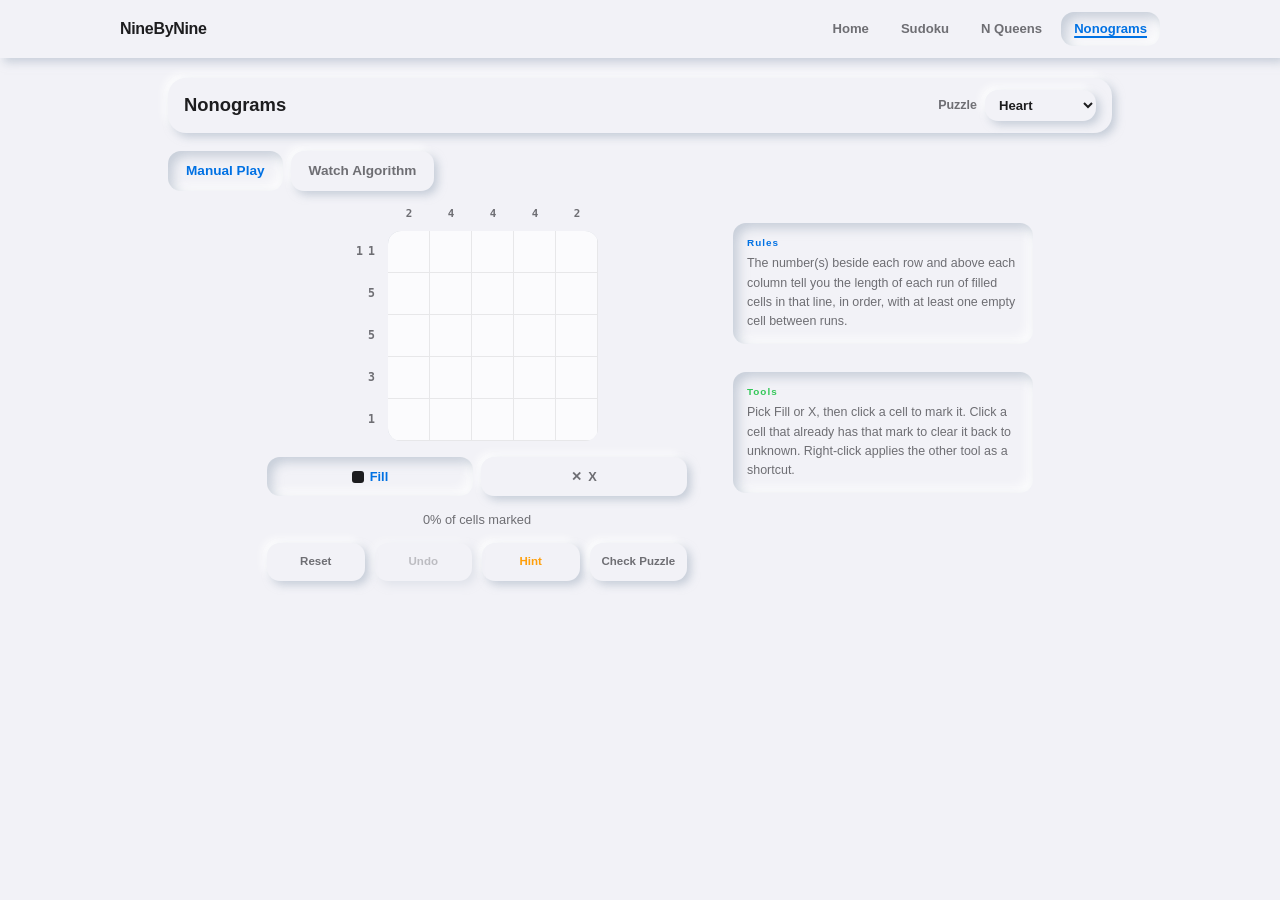
==== docs/nonograms/index.html @ c3455773 "Expand into AI Algorithms as Games platform Turns the single-page Sudoku site into a small platform:" ====
<!-- Nonograms: curated picture-logic puzzles + a constraint-propagation/backtracking visualizer -->

<!DOCTYPE html>
<html lang="en">
<head>
    <meta charset="UTF-8">
    <meta name="viewport" content="width=device-width, initial-scale=1.0">
    <meta name="color-scheme" content="light">
    <title>Nonograms · NineByNine</title>
    <link rel="stylesheet" href="../style.css">
    <link rel="stylesheet" href="nonograms.css">
</head>
<body>
    <main id="nono-page" class="game-page">
        <div class="game-top">
            <h1>Nonograms</h1>
            <div class="game-top-controls">
                <label class="field-label" for="nono-puzzle">
                    Puzzle
                    <select id="nono-puzzle" aria-label="Puzzle"></select>
                </label>
            </div>
        </div>

        <div class="tabs" role="tablist" aria-label="Nonograms mode">
            <button type="button" id="tab-manual" class="tab-btn" role="tab" aria-selected="true" aria-controls="panel-manual">Manual Play</button>
            <button type="button" id="tab-watch" class="tab-btn" role="tab" aria-selected="false" aria-controls="panel-watch">Watch Algorithm</button>
        </div>

        <div id="panel-manual" role="tabpanel" aria-labelledby="tab-manual">
            <div class="game-row">
                <div class="board-col">
                    <div class="nono-board-wrap">
                        <div id="nono-board" class="nono-grid" aria-label="Nonogram puzzle grid">
                            <div id="nono-row-clues" class="nono-row-clues"></div>
                            <div id="nono-col-clues" class="nono-col-clues"></div>
                            <div id="nono-cells" class="nono-cells" role="group" aria-label="Puzzle cells"></div>
                        </div>
                    </div>

                    <div class="nono-toolbar" role="group" aria-label="Marking tool">
                        <button type="button" id="nono-tool-fill" class="tool-btn" aria-pressed="true">
                            <span class="tool-swatch" aria-hidden="true"></span> Fill
                        </button>
                        <button type="button" id="nono-tool-x" class="tool-btn x-tool" aria-pressed="false">
                            <span class="tool-swatch" aria-hidden="true">✕</span> X
                        </button>
                    </div>

                    <div class="nono-status-row">
                        <span id="nono-progress">0% of cells marked</span>
                    </div>

                    <div class="nono-actions">
                        <button type="button" class="act-btn" id="nono-reset">Reset</button>
                        <button type="button" class="act-btn" id="nono-undo">Undo</button>
                        <button type="button" class="act-btn hint-btn" id="nono-hint">Hint</button>
                        <button type="button" class="act-btn ai-btn" id="nono-check">Check Puzzle</button>
                    </div>

                    <div id="nono-complete-msg" class="nono-msg-box complete hidden" role="status">Solved — every filled cell matches the picture.</div>
                    <div id="nono-check-msg" class="nono-msg-box check hidden" role="status"></div>
                    <div id="nono-hint-msg" class="nono-msg-box hint hidden" role="status"></div>
                </div>
                <div class="side-panel">
                    <div class="box rules-box">
                        <div class="box-label">Rules</div>
                        The number(s) beside each row and above each column tell you the length of each run of filled cells in that line, in order, with at least one empty cell between runs.
                    </div>
                    <div class="box stats-box">
                        <div class="box-label">Tools</div>
                        Pick Fill or X, then click a cell to mark it. Click a cell that already has that mark to clear it back to unknown. Right-click applies the other tool as a shortcut.
                    </div>
                </div>
            </div>
        </div>

        <div id="panel-watch" role="tabpanel" aria-labelledby="tab-watch" class="hidden">
            <div class="game-row">
                <div class="board-col">
                    <div class="nono-board-wrap">
                        <div id="nono-algo-board" class="nono-grid" aria-label="Algorithm grid">
                            <div id="nono-algo-row-clues" class="nono-row-clues"></div>
                            <div id="nono-algo-col-clues" class="nono-col-clues"></div>
                            <div id="nono-algo-cells" class="nono-cells" role="group" aria-label="Algorithm cells"></div>
                        </div>
                    </div>
                    <p id="nono-status-msg" class="nono-status-msg" aria-live="polite"></p>
                    <div class="nono-counters">
                        <span>Deductions: <strong id="nonow-deductions">0</strong></span>
                        <span>Guesses: <strong id="nonow-guesses">0</strong></span>
                        <span>Backtracks: <strong id="nonow-backtracks">0</strong></span>
                    </div>
                    <div id="nono-playback"></div>
                    <div id="nono-watch-done" class="nono-msg-box complete hidden" role="status">Solved — every row and column matches its clue.</div>
                </div>
                <div class="side-panel">
                    <h3>How the Solver Works</h3>
                    <ul class="exp-list">
                        <li data-exp="exp-variable">Each <strong>cell</strong> is a variable that can be filled or empty.</li>
                        <li data-exp="exp-constraint">Each row and column <strong>clue</strong> is a constraint on the cells in that line.</li>
                        <li data-exp="exp-propagate">Constraint <strong>propagation</strong> compares every pattern still consistent with a clue and fills in whatever they all agree on.</li>
                        <li data-exp="exp-backtrack">When propagation alone can't finish the puzzle, the solver <strong>guesses</strong> a cell — and backtracks if that guess leads to a contradiction.</li>
                    </ul>
                </div>
            </div>
        </div>
    </main>

    <script src="../js/nav.js"></script>
    <script src="../js/storage.js"></script>
    <script src="../js/playback-controls.js"></script>
    <script src="nonograms-data.js"></script>
    <script src="nonograms-solver.js"></script>
    <script src="nonograms.js"></script>
</body>
</html>
---- docs/style.css ----
/*
  Styles for the app — Apple-flavored soft UI (neumorphism).
  Every panel is the same "cloud" material pressed up (raised) or
  down (recessed) rather than a flat bordered card. Includes:
  - Design tokens (white canvas, forced — no dark mode)
  - Home/Landing screen
  - Puzzle play screen
  - Solver results and replay controls
*/

:root {
  color-scheme: light;
  /* white material — Apple's own systemGray6/5 light values, not a flat white */
  --canvas: #f2f2f7;
  --canvas-deep: #e5e5ea;
  --ink: #1d1d1f;
  --ink-muted: #6e6e73;
  --ink-faint: #8a8a8f;

  /* Apple system signal colors — accent is the only "loud" hue; the rest are meaning, not decoration */
  --accent: #0071e3;
  --accent-soft: rgba(0, 113, 227, 0.12);
  --accent2: #34c759;
  --accent2-soft: rgba(52, 199, 89, 0.14);
  --warn: #ff9f0a;
  --warn-soft: rgba(255, 159, 10, 0.16);
  --danger: #ff3b30;
  --danger-soft: rgba(255, 59, 48, 0.12);
  --sys-indigo: #5856d6;
  --sys-purple: #af52de;

  /* the two shadows every raised/recessed shape is built from */
  --shadow-dark: rgba(163, 174, 192, 0.55);
  --shadow-light: rgba(255, 255, 255, 0.9);

  --font-sans: -apple-system, BlinkMacSystemFont, "SF Pro Display", "SF Pro Text", "Helvetica Neue", Arial, sans-serif;
  --font-mono: ui-monospace, "SF Mono", "Menlo", "Cascadia Code", monospace;
  --radius-lg: 28px;
  --radius: 18px;
  --radius-sm: 13px;

  --raised: 7px 7px 15px var(--shadow-dark), -7px -7px 15px var(--shadow-light);
  --raised-sm: 4px 4px 9px var(--shadow-dark), -4px -4px 9px var(--shadow-light);
  --inset: inset 5px 5px 11px var(--shadow-dark), inset -5px -5px 11px var(--shadow-light);
  --inset-deep: inset 7px 7px 16px var(--shadow-dark), inset -7px -7px 16px var(--shadow-light);
}

*,
*::before,
*::after {
  box-sizing: border-box;
  margin: 0;
  padding: 0;
}

body {
  font-family: var(--font-sans);
  background: var(--canvas);
  color: var(--ink);
  min-height: 100vh;
  line-height: 1.5;
  -webkit-font-smoothing: antialiased;
}

@media (prefers-reduced-motion: reduce) {
  *,
  *::before,
  *::after {
    animation-duration: 0.001ms !important;
    animation-iteration-count: 1 !important;
    transition-duration: 0.001ms !important;
  }
}

a {
  color: inherit;
}

button {
  font: inherit;
}

:focus-visible {
  outline: 2px solid var(--accent);
  outline-offset: 3px;
  border-radius: var(--radius-sm);
}

.screen {
  display: none;
}
.screen.active {
  display: block;
}
.hidden {
  display: none !important;
}

/* --- home --- */
#home-screen {
  min-height: 100vh;
  display: flex;
  align-items: center;
  justify-content: center;
  padding: 32px 20px;
}

.home-slab {
  width: 100%;
  max-width: 620px;
  background: var(--canvas);
  border-radius: var(--radius-lg);
  box-shadow: var(--raised);
  padding: clamp(32px, 6vw, 56px) clamp(24px, 6vw, 48px);
}

.home-wrap {
  text-align: center;
}

.eyebrow {
  font-family: var(--font-mono);
  font-size: 0.68rem;
  font-weight: 600;
  text-transform: uppercase;
  letter-spacing: 0.16em;
  color: var(--accent);
}

.logo {
  font-size: clamp(2rem, 6vw, 2.75rem);
  font-weight: 800;
  letter-spacing: -0.03em;
  color: var(--ink);
  margin-top: 10px;
  text-wrap: balance;
}
.logo span {
  color: var(--ink-muted);
  font-weight: 700;
}

.subtitle {
  font-size: 0.92rem;
  color: var(--ink-muted);
  margin-top: 8px;
}

.desc {
  color: var(--ink-muted);
  font-size: 0.94rem;
  margin: 20px auto 8px;
  max-width: 34rem;
  text-align: left;
}

.desc-bio {
  color: var(--ink-muted);
  font-size: 0.82rem;
  margin: 0 auto 26px;
  max-width: 32rem;
  opacity: 0.92;
  text-align: left;
}

.desc-note {
  color: var(--ink);
  font-size: 0.8rem;
  margin: 10px auto 12px;
  max-width: 34rem;
  text-align: left;
  padding: 10px 14px;
  border-radius: var(--radius-sm);
  background: var(--canvas);
  box-shadow: var(--inset);
}

.diff-grid {
  display: grid;
  grid-template-columns: repeat(3, minmax(0, 1fr));
  gap: 12px;
  max-width: 420px;
  margin: 0 auto;
}

.diff-card {
  display: block;
  padding: 20px 8px;
  border-radius: var(--radius);
  background: var(--canvas);
  box-shadow: var(--raised-sm);
  color: inherit;
  text-decoration: none;
  cursor: pointer;
  transition: box-shadow 0.15s ease, transform 0.15s ease;
  -webkit-tap-highlight-color: transparent;
}
.diff-card:hover {
  transform: translateY(-2px);
}
.diff-card:active {
  box-shadow: var(--inset);
  transform: translateY(0);
}

.diff-icon {
  width: 40px;
  height: 40px;
  margin: 0 auto 12px;
  border-radius: 50%;
  display: flex;
  align-items: center;
  justify-content: center;
  gap: 4px;
  background: var(--canvas);
  box-shadow: var(--inset);
}
.pip {
  width: 5px;
  height: 5px;
  border-radius: 50%;
  background: var(--ink-muted);
  opacity: 0.3;
}
.diff-icon--e .pip:nth-child(1) {
  background: var(--accent2);
  opacity: 1;
}
.diff-icon--m .pip:nth-child(1),
.diff-icon--m .pip:nth-child(2) {
  background: var(--warn);
  opacity: 1;
}
.diff-icon--h .pip {
  background: var(--danger);
  opacity: 1;
}

.diff-name {
  font-weight: 700;
  font-size: 0.92rem;
}
.diff-clue {
  font-size: 0.68rem;
  color: var(--ink-muted);
  margin-top: 4px;
  font-family: var(--font-mono);
}

.credits {
  margin-top: 30px;
  font-size: 0.72rem;
  color: var(--ink-faint);
}

/* --- play chrome --- */
#play-screen {
  max-width: 900px;
  margin: 0 auto;
  padding: 20px 18px 40px;
}

.top-bar {
  display: flex;
  justify-content: space-between;
  align-items: center;
  margin-bottom: 18px;
  padding: 10px 16px;
  border-radius: var(--radius);
  background: var(--canvas);
  box-shadow: var(--raised-sm);
}

.btn-ghost {
  background: var(--canvas);
  border: none;
  border-radius: var(--radius-sm);
  color: var(--ink-muted);
  padding: 9px 16px;
  cursor: pointer;
  font-size: 0.82rem;
  font-weight: 600;
  font-family: inherit;
  box-shadow: var(--raised-sm);
  transition: box-shadow 0.12s ease, color 0.12s ease, transform 0.12s ease;
}
.btn-ghost:hover {
  color: var(--ink);
}
.btn-ghost:active {
  box-shadow: var(--inset);
  transform: translateY(0.5px);
}

.top-info {
  display: flex;
  align-items: center;
  gap: 14px;
}

.badge {
  padding: 5px 13px;
  border-radius: 999px;
  font-size: 0.64rem;
  font-weight: 700;
  letter-spacing: 0.08em;
  color: var(--accent);
  background: var(--canvas);
  box-shadow: var(--inset);
}

.timer {
  font-family: var(--font-mono);
  font-size: 1.2rem;
  font-weight: 700;
  letter-spacing: 0.04em;
  color: var(--ink);
  font-variant-numeric: tabular-nums;
  padding: 4px 12px;
  border-radius: var(--radius-sm);
  background: var(--canvas);
  box-shadow: var(--inset);
}

.small-text {
  font-size: 0.75rem;
  color: var(--ink-muted);
}

.win-banner {
  text-align: center;
  padding: 12px 14px;
  border-radius: var(--radius-sm);
  margin-bottom: 14px;
  font-weight: 600;
  font-size: 0.9rem;
  color: var(--accent2);
  background: var(--canvas);
  box-shadow: var(--inset);
}

.play-row {
  display: flex;
  gap: 26px;
  justify-content: center;
  align-items: flex-start;
  flex-wrap: wrap;
}

.board-col {
  display: flex;
  flex-direction: column;
  align-items: center;
}

.side-col {
  width: 280px;
  min-width: 230px;
  background: var(--canvas);
  border-radius: var(--radius);
  box-shadow: var(--raised-sm);
  padding: 18px;
}
.side-col h3 {
  font-size: 1rem;
  font-weight: 700;
  margin-bottom: 8px;
  color: var(--ink);
}
.side-col p {
  color: var(--ink-muted);
  font-size: 0.82rem;
  line-height: 1.55;
  padding: 3px 0;
}

.dev-note {
  font-size: 0.72rem;
  color: var(--ink-muted);
  opacity: 0.85;
  padding-left: 10px;
  margin-top: 10px;
}

/* --- grid: the board is a recessed "screen" set into the same cloud material --- */
.board {
  display: inline-grid;
  grid-template-columns: repeat(9, 44px);
  grid-template-rows: repeat(9, 44px);
  background: var(--canvas-deep);
  border-radius: var(--radius);
  box-shadow: var(--inset-deep);
  padding: 8px;
  overflow: hidden;
}

.cell {
  width: 44px;
  height: 44px;
  display: flex;
  align-items: center;
  justify-content: center;
  font-family: var(--font-mono);
  font-size: 1.05rem;
  color: var(--ink);
  cursor: pointer;
  user-select: none;
  transition: background 0.08s ease;
  border-right: 1px solid rgba(110, 110, 115, 0.14);
  border-bottom: 1px solid rgba(110, 110, 115, 0.14);
}
.cell.br {
  border-right: 2px solid rgba(110, 110, 115, 0.32);
}
.cell.bb {
  border-bottom: 2px solid rgba(110, 110, 115, 0.32);
}
.cell.original {
  color: var(--ink);
  font-weight: 700;
  cursor: default;
}
.cell.user-val {
  color: var(--accent);
  font-weight: 600;
}
.cell.selected {
  background: var(--accent-soft);
  box-shadow: inset 0 0 0 2px var(--accent);
  border-radius: 6px;
}
.cell.highlight {
  background: rgba(110, 110, 115, 0.08);
}
.cell.same-val {
  background: var(--accent-soft);
}
.cell.error {
  color: var(--danger) !important;
  background: var(--danger-soft) !important;
}
.cell.hint-glow {
  background: var(--warn-soft);
  animation: pulse 0.85s ease infinite;
}
.cell.hint-pop {
  color: var(--warn) !important;
  animation: pop 0.35s ease;
}
.cell.solved-cell {
  color: var(--accent2);
  font-weight: 600;
}

@keyframes pulse {
  0%,
  100% {
    box-shadow: inset 0 0 6px rgba(255, 159, 10, 0.25);
  }
  50% {
    box-shadow: inset 0 0 12px rgba(255, 159, 10, 0.4);
  }
}

@keyframes pop {
  0% {
    transform: scale(0.85);
    opacity: 0.5;
  }
  50% {
    transform: scale(1.08);
  }
  100% {
    transform: scale(1);
    opacity: 1;
  }
}

.numpad {
  display: grid;
  grid-template-columns: repeat(9, 1fr);
  gap: 7px;
  margin-top: 14px;
  width: 100%;
  max-width: calc(9 * 44px + 8 * 5px);
}

.num-btn {
  padding: 10px 0;
  border-radius: var(--radius-sm);
  border: none;
  background: var(--canvas);
  color: var(--accent);
  font-size: 0.95rem;
  font-weight: 700;
  font-family: var(--font-mono);
  cursor: pointer;
  box-shadow: var(--raised-sm);
  transition: box-shadow 0.1s ease, transform 0.1s ease;
}
.num-btn:hover {
  transform: translateY(-1px);
}
.num-btn:active {
  box-shadow: var(--inset);
  transform: translateY(0);
}
.num-btn.done {
  color: var(--ink-faint);
  opacity: 0.45;
  cursor: default;
  box-shadow: var(--inset);
}

.actions {
  display: flex;
  gap: 10px;
  margin-top: 12px;
  width: 100%;
  max-width: calc(9 * 44px + 8 * 5px);
}

.act-btn {
  flex: 1;
  padding: 10px 8px;
  border-radius: var(--radius-sm);
  border: none;
  background: var(--canvas);
  color: var(--ink-muted);
  font-size: 0.72rem;
  font-weight: 600;
  font-family: inherit;
  cursor: pointer;
  box-shadow: var(--raised-sm);
  transition: box-shadow 0.1s ease, color 0.1s ease;
}
.act-btn:hover {
  color: var(--ink);
}
.act-btn:active {
  box-shadow: var(--inset);
}
.hint-btn {
  color: var(--warn);
}
.ai-btn.on {
  color: var(--accent);
  box-shadow: var(--inset);
}
.act-btn:disabled {
  opacity: 0.4;
  cursor: default;
  pointer-events: none;
}

.box {
  margin-top: 14px;
  padding: 12px 14px;
  border-radius: var(--radius-sm);
  font-size: 0.78rem;
  color: var(--ink-muted);
  line-height: 1.55;
  background: var(--canvas);
  box-shadow: var(--inset);
}
.box-label {
  font-size: 0.62rem;
  font-weight: 700;
  letter-spacing: 0.1em;
  margin-bottom: 4px;
  color: var(--accent);
}
.stats-box .box-label {
  color: var(--accent2);
}

.ai-sub {
  font-size: 0.72rem;
  color: var(--ink-muted);
  margin-bottom: 10px;
}

.algo-btn {
  display: flex;
  align-items: center;
  width: 100%;
  padding: 12px 14px;
  border-radius: var(--radius-sm);
  border: none;
  background: var(--canvas);
  cursor: pointer;
  margin-bottom: 9px;
  font-family: inherit;
  color: inherit;
  gap: 10px;
  text-align: left;
  box-shadow: var(--raised-sm);
  transition: box-shadow 0.12s ease, transform 0.12s ease;
}
.algo-btn:hover {
  transform: translateY(-1px);
}
.algo-btn:active {
  box-shadow: var(--inset);
  transform: translateY(0);
}

.algo-ic {
  font-size: 0.72rem;
  font-weight: 800;
  font-family: var(--font-mono);
  flex-shrink: 0;
  width: 2rem;
  color: var(--accent);
}
.algo-nm {
  font-weight: 700;
  font-size: 0.82rem;
}
.algo-tg {
  font-size: 0.68rem;
  color: var(--ink-muted);
  margin-top: 2px;
}
.algo-ar {
  margin-left: auto;
  color: var(--ink-muted);
  font-size: 0.85rem;
}

/* results screen */
#result-screen {
  max-width: 980px;
  margin: 0 auto;
  padding: 20px 20px 44px;
}

.res-top {
  display: flex;
  gap: 10px;
  margin-bottom: 16px;
}

.res-title {
  display: flex;
  align-items: center;
  gap: 14px;
  margin-bottom: 18px;
  padding: 14px 18px;
  border-radius: var(--radius);
  background: var(--canvas);
  box-shadow: var(--raised-sm);
}
.res-title span {
  font-size: 1.6rem;
  font-weight: 800;
  font-family: var(--font-mono);
  color: var(--accent);
  width: 52px;
  height: 52px;
  flex-shrink: 0;
  display: flex;
  align-items: center;
  justify-content: center;
  border-radius: 50%;
  background: var(--canvas);
  box-shadow: var(--inset);
}
.res-title h1 {
  font-size: 1.3rem;
  font-weight: 800;
}
.res-tag {
  color: var(--accent2);
  font-size: 0.8rem;
  font-weight: 600;
  margin-top: 2px;
}

.res-row {
  display: flex;
  gap: 22px;
  flex-wrap: wrap;
}

.res-left {
  flex: 1;
  min-width: 260px;
}
.res-right {
  width: 340px;
  min-width: 280px;
}
.res-right h3 {
  font-size: 0.85rem;
  font-weight: 700;
  margin-bottom: 10px;
}

.card {
  background: var(--canvas);
  border-radius: var(--radius);
  box-shadow: var(--raised-sm);
  padding: 16px 18px;
  margin-bottom: 12px;
}
.card h3 {
  font-size: 0.85rem;
  font-weight: 700;
  margin-bottom: 6px;
  color: var(--ink);
}
.card p {
  color: var(--ink-muted);
  font-size: 0.84rem;
  line-height: 1.55;
}

.res-note {
  color: var(--ink-muted);
  font-size: 0.74rem;
  line-height: 1.45;
  margin-bottom: 8px;
}

.replay-btn {
  margin-top: 12px;
  width: fit-content;
}

.replay-actions {
  display: flex;
  gap: 8px;
  flex-wrap: wrap;
}

.met-grid {
  display: grid;
  grid-template-columns: 1fr 1fr;
  gap: 10px;
}

.met-card {
  background: var(--canvas);
  border-radius: var(--radius-sm);
  box-shadow: var(--inset);
  padding: 10px 12px;
}

.met-label {
  font-size: 0.58rem;
  font-weight: 700;
  text-transform: uppercase;
  letter-spacing: 0.08em;
  color: var(--ink-muted);
}

.met-val {
  font-size: 1rem;
  font-weight: 800;
  font-family: var(--font-mono);
  margin-top: 3px;
  font-variant-numeric: tabular-nums;
}

.sm-board {
  grid-template-columns: repeat(9, 32px) !important;
  grid-template-rows: repeat(9, 32px) !important;
}
.sm-board .cell {
  width: 32px !important;
  height: 32px !important;
  font-size: 0.78rem !important;
}

/* ==========================================================================
   Shared site navigation (injected by js/nav.js on every page)
   ========================================================================== */
.site-nav {
  position: sticky;
  top: 0;
  z-index: 40;
  background: var(--canvas);
  box-shadow: var(--raised-sm);
}
.site-nav-inner {
  max-width: 1080px;
  margin: 0 auto;
  padding: 12px 20px;
  display: flex;
  align-items: center;
  justify-content: space-between;
  gap: 16px;
  flex-wrap: wrap;
}
.site-nav-brand {
  font-weight: 800;
  font-size: 1rem;
  letter-spacing: -0.02em;
  color: var(--ink);
  text-decoration: none;
}
.site-nav-links {
  display: flex;
  align-items: center;
  gap: 6px;
  flex-wrap: wrap;
}
.site-nav-link {
  padding: 7px 13px;
  border-radius: var(--radius-sm);
  font-size: 0.82rem;
  font-weight: 600;
  color: var(--ink-muted);
  text-decoration: none;
  transition: background 0.12s ease, color 0.12s ease;
}
.site-nav-link:hover {
  color: var(--ink);
}
.site-nav-link.active {
  color: var(--accent);
  background: var(--canvas);
  box-shadow: var(--inset);
  text-decoration: underline;
  text-decoration-thickness: 2px;
  text-underline-offset: 3px;
}

/* ==========================================================================
   Reusable algorithm-playback transport (js/playback-controls.js)
   ========================================================================== */
.playback {
  display: flex;
  align-items: center;
  gap: 8px;
  flex-wrap: wrap;
  padding: 12px 14px;
  border-radius: var(--radius-sm);
  background: var(--canvas);
  box-shadow: var(--inset);
}
.playback-btn {
  border: none;
  background: var(--canvas);
  color: var(--ink);
  font-family: inherit;
  font-size: 0.78rem;
  font-weight: 600;
  padding: 8px 12px;
  border-radius: var(--radius-sm);
  cursor: pointer;
  box-shadow: var(--raised-sm);
  transition: box-shadow 0.1s ease;
}
.playback-btn:hover:not(:disabled) {
  color: var(--accent);
}
.playback-btn:active:not(:disabled) {
  box-shadow: var(--inset);
}
.playback-btn:disabled {
  opacity: 0.4;
  cursor: default;
}
.playback-btn[aria-pressed="true"] {
  color: var(--accent);
  box-shadow: var(--inset);
}
.playback-speed {
  display: flex;
  align-items: center;
  gap: 6px;
  font-size: 0.72rem;
  color: var(--ink-muted);
  font-weight: 600;
}
.playback-speed select {
  font: inherit;
  font-size: 0.78rem;
  padding: 6px 8px;
  border-radius: var(--radius-sm);
  border: none;
  background: var(--canvas);
  color: var(--ink);
  box-shadow: var(--raised-sm);
  cursor: pointer;
}
.playback-counter {
  margin-left: auto;
  font-family: var(--font-mono);
  font-size: 0.76rem;
  color: var(--ink-muted);
  font-variant-numeric: tabular-nums;
}

/* ==========================================================================
   Shared game-page shell (N Queens + Nonograms: top bar, tabs, two-column layout)
   ========================================================================== */
.game-page {
  max-width: 980px;
  margin: 0 auto;
  padding: 20px 18px 48px;
}

.game-top {
  display: flex;
  align-items: center;
  justify-content: space-between;
  gap: 14px;
  flex-wrap: wrap;
  margin-bottom: 18px;
  padding: 12px 16px;
  border-radius: var(--radius);
  background: var(--canvas);
  box-shadow: var(--raised-sm);
}
.game-top h1 {
  font-size: 1.15rem;
  font-weight: 800;
}
.game-top-controls {
  display: flex;
  align-items: center;
  gap: 10px;
  flex-wrap: wrap;
}
.field-label {
  display: flex;
  align-items: center;
  gap: 8px;
  font-size: 0.78rem;
  font-weight: 600;
  color: var(--ink-muted);
}
.field-label select {
  font: inherit;
  font-size: 0.82rem;
  padding: 7px 10px;
  border-radius: var(--radius-sm);
  border: none;
  background: var(--canvas);
  color: var(--ink);
  box-shadow: var(--raised-sm);
  cursor: pointer;
}

.tabs {
  display: flex;
  gap: 8px;
  margin-bottom: 18px;
}
.tab-btn {
  border: none;
  background: var(--canvas);
  color: var(--ink-muted);
  font: inherit;
  font-weight: 700;
  font-size: 0.85rem;
  padding: 10px 18px;
  border-radius: var(--radius-sm);
  cursor: pointer;
  box-shadow: var(--raised-sm);
}
.tab-btn[aria-selected="true"] {
  color: var(--accent);
  box-shadow: var(--inset);
}

.game-row {
  display: flex;
  gap: 26px;
  align-items: flex-start;
  flex-wrap: wrap;
  justify-content: center;
}
.board-col {
  display: flex;
  flex-direction: column;
  align-items: center;
  gap: 14px;
  flex: 1 1 380px;
  max-width: 460px;
}
.side-panel {
  width: 300px;
  min-width: 240px;
  display: flex;
  flex-direction: column;
  gap: 14px;
}

.exp-list {
  list-style: none;
  display: flex;
  flex-direction: column;
  gap: 8px;
}
.exp-list li {
  padding: 10px 12px;
  border-radius: var(--radius-sm);
  font-size: 0.8rem;
  line-height: 1.5;
  color: var(--ink-muted);
  background: var(--canvas);
  box-shadow: var(--raised-sm);
  transition: box-shadow 0.15s ease, color 0.15s ease;
}
.exp-list li.active {
  color: var(--ink);
  box-shadow: var(--inset);
  font-weight: 600;
}
.exp-list li.active::before {
  content: "▸ ";
  color: var(--accent);
}

/* ==========================================================================
   Homepage — game selection
   ========================================================================== */
#home-page {
  max-width: 1080px;
  margin: 0 auto;
  padding: 48px 20px 60px;
}
.hero {
  text-align: center;
  max-width: 640px;
  margin: 0 auto 40px;
}
.hero .eyebrow {
  display: block;
  margin-bottom: 10px;
}
.hero h1 {
  font-size: clamp(2rem, 5.5vw, 2.9rem);
  font-weight: 800;
  letter-spacing: -0.03em;
  color: var(--ink);
  text-wrap: balance;
}
.hero p {
  color: var(--ink-muted);
  font-size: 0.98rem;
  margin-top: 14px;
  line-height: 1.6;
}

.game-grid {
  display: grid;
  grid-template-columns: repeat(3, minmax(0, 1fr));
  gap: 22px;
  align-items: stretch;
}
@media (max-width: 900px) {
  .game-grid {
    grid-template-columns: repeat(2, minmax(0, 1fr));
  }
}
@media (max-width: 620px) {
  .game-grid {
    grid-template-columns: 1fr;
  }
}

.game-card {
  display: flex;
  flex-direction: column;
  height: 100%;
  padding: 24px 22px;
  border-radius: var(--radius-lg);
  background: var(--canvas);
  box-shadow: var(--raised);
  color: inherit;
  text-decoration: none;
  transition: box-shadow 0.15s ease, transform 0.15s ease;
}
.game-card:hover {
  transform: translateY(-3px);
}
.game-card:active {
  box-shadow: var(--inset);
  transform: translateY(0);
}

.game-preview {
  width: 100%;
  aspect-ratio: 1.6 / 1;
  border-radius: var(--radius);
  background: var(--canvas-deep);
  box-shadow: var(--inset);
  display: flex;
  align-items: center;
  justify-content: center;
  margin-bottom: 18px;
  overflow: hidden;
}

.game-name {
  font-size: 1.15rem;
  font-weight: 800;
  color: var(--ink);
}
.game-desc {
  color: var(--ink-muted);
  font-size: 0.85rem;
  line-height: 1.5;
  margin-top: 8px;
  flex: 1;
}
.game-teaches {
  font-family: var(--font-mono);
  font-size: 0.68rem;
  font-weight: 600;
  color: var(--accent);
  text-transform: uppercase;
  letter-spacing: 0.06em;
  margin-top: 12px;
}
.game-cta {
  display: inline-block;
  margin-top: 16px;
  padding: 10px 16px;
  text-align: center;
  border-radius: var(--radius-sm);
  background: var(--canvas);
  box-shadow: var(--raised-sm);
  color: var(--accent);
  font-weight: 700;
  font-size: 0.82rem;
}
.game-card:hover .game-cta,
.game-card:focus-visible .game-cta {
  box-shadow: var(--inset);
}

/* mini sudoku preview */
.pv-sudoku {
  display: grid;
  grid-template-columns: repeat(5, 15px);
  grid-template-rows: repeat(5, 15px);
  gap: 1px;
}
.pv-sudoku span {
  display: flex;
  align-items: center;
  justify-content: center;
  background: var(--canvas);
  font-family: var(--font-mono);
  font-size: 9px;
  font-weight: 700;
  color: var(--accent);
  border-radius: 2px;
}

/* mini n-queens preview */
.pv-nqueens {
  display: grid;
  grid-template-columns: repeat(5, 15px);
  grid-template-rows: repeat(5, 15px);
  gap: 1px;
}
.pv-nqueens span {
  display: flex;
  align-items: center;
  justify-content: center;
  font-size: 11px;
  color: var(--sys-indigo);
  border-radius: 2px;
}
.pv-nqueens span.dark {
  background: var(--canvas);
}

/* mini nonogram preview */
.pv-nono {
  display: grid;
  grid-template-columns: repeat(5, 15px);
  grid-template-rows: repeat(5, 15px);
  gap: 2px;
}
.pv-nono span {
  border-radius: 2px;
  background: var(--canvas);
  box-shadow: var(--inset);
}
.pv-nono span.on {
  background: var(--ink);
  box-shadow: none;
}
---- docs/nonograms/nonograms.css ----
/* Nonograms — page-specific styles, built on the shared tokens + page shell in ../style.css */

/* board + clue grid, shared shape between manual + watch boards */
.nono-board-wrap {
    max-width: 100%;
    overflow-x: auto;
    display: flex;
    justify-content: center;
    padding-bottom: 2px; /* room for a scrollbar if one ever appears */
}
.nono-grid {
    --n: 5;
    /* shrink toward the viewport on narrow screens instead of overflowing it */
    --cell: clamp(20px, calc((92vw - 60px) / var(--n)), calc(42px - var(--big, 0) * 10px));
    display: grid;
    grid-template-columns: auto 1fr;
    grid-template-areas:
        "corner colclues"
        "rowclues cells";
    gap: 3px;
    justify-content: center;
    flex: none;
}

.nono-col-clues {
    grid-area: colclues;
    display: grid;
    grid-template-columns: repeat(var(--n), var(--cell));
}
.nono-row-clues {
    grid-area: rowclues;
    display: grid;
    grid-template-rows: repeat(var(--n), var(--cell));
}
.nono-cells {
    grid-area: cells;
    display: grid;
    grid-template-columns: repeat(var(--n), var(--cell));
    grid-template-rows: repeat(var(--n), var(--cell));
    border-radius: var(--radius-sm);
    box-shadow: var(--inset-deep);
    overflow: hidden;
    background: var(--canvas-deep);
}

.nono-row-clue {
    display: flex;
    align-items: center;
    justify-content: flex-end;
    gap: 5px;
    padding-right: 10px;
    font-family: var(--font-mono);
    font-size: 0.72rem;
    font-weight: 700;
    color: var(--ink-muted);
    transition: color 0.15s ease;
}
.nono-col-clue {
    display: flex;
    flex-direction: column;
    align-items: center;
    justify-content: flex-end;
    gap: 2px;
    padding-bottom: 8px;
    font-family: var(--font-mono);
    font-size: 0.68rem;
    font-weight: 700;
    color: var(--ink-muted);
    transition: color 0.15s ease;
}
.nono-clue-num {
    line-height: 1;
}
.nono-row-clue.satisfied,
.nono-col-clue.satisfied {
    color: var(--accent2);
    opacity: 0.55;
}
.nono-row-clue.satisfied .nono-clue-num,
.nono-col-clue.satisfied .nono-clue-num {
    text-decoration: line-through;
}
.nono-row-clue.line-active,
.nono-col-clue.line-active {
    color: var(--accent);
    opacity: 1;
}

.nono-cell {
    position: relative;
    border: none;
    padding: 0;
    margin: 0;
    background: #fbfbfd;
    cursor: pointer;
    display: flex;
    align-items: center;
    justify-content: center;
    font-size: calc(var(--cell) * 0.42);
    color: var(--ink-muted);
    border-right: 1px solid rgba(110, 110, 115, 0.14);
    border-bottom: 1px solid rgba(110, 110, 115, 0.14);
    transition: background 0.08s ease;
}
.nono-cell.algo {
    cursor: default;
}
.nono-cell.br5 {
    border-right: 2px solid rgba(110, 110, 115, 0.34);
}
.nono-cell.bb5 {
    border-bottom: 2px solid rgba(110, 110, 115, 0.34);
}
.nono-cell:hover {
    background: var(--accent-soft);
}
.nono-cell:focus-visible {
    outline: 2px solid var(--accent);
    outline-offset: -2px;
    z-index: 2;
}
.nono-cell.fill {
    background: var(--ink);
}
.nono-cell.fill:hover {
    background: var(--ink);
    opacity: 0.9;
}
.nono-cell.x {
    color: var(--ink-faint);
}
.nono-cell.wrong {
    outline: 2px dashed var(--danger);
    outline-offset: -2px;
}
.nono-cell.wrong::after {
    content: "!";
    position: absolute;
    top: 1px;
    right: 3px;
    font-size: 0.6em;
    font-weight: 800;
    color: var(--danger);
}

/* watch-mode cell states */
.nono-cell.line-active {
    background: var(--accent-soft);
}
.nono-cell.guess-cell {
    outline: 2px solid var(--warn);
    outline-offset: -2px;
}
.nono-cell.backtrack-cell {
    outline: 2px solid var(--danger);
    outline-offset: -2px;
    animation: nono-shake 0.4s ease;
}
@keyframes nono-shake {
    0%,
    100% {
        transform: translateX(0);
    }
    25% {
        transform: translateX(-2px);
    }
    75% {
        transform: translateX(2px);
    }
}

/* toolbar */
.nono-toolbar {
    display: flex;
    gap: 8px;
    width: 100%;
    max-width: 420px;
}
.tool-btn {
    flex: 1;
    border: none;
    background: var(--canvas);
    color: var(--ink-muted);
    font: inherit;
    font-weight: 700;
    font-size: 0.8rem;
    padding: 10px 8px;
    border-radius: var(--radius-sm);
    cursor: pointer;
    box-shadow: var(--raised-sm);
    display: flex;
    align-items: center;
    justify-content: center;
    gap: 6px;
}
.tool-btn[aria-pressed="true"] {
    color: var(--accent);
    box-shadow: var(--inset);
}
.tool-swatch {
    width: 12px;
    height: 12px;
    border-radius: 3px;
    background: var(--ink);
    display: inline-block;
}
.tool-btn.x-tool .tool-swatch {
    background: transparent;
    color: var(--ink-muted);
    width: auto;
    height: auto;
    font-weight: 800;
}

.nono-actions {
    display: flex;
    gap: 10px;
    width: 100%;
    max-width: 420px;
}

.nono-status-row {
    display: flex;
    gap: 16px;
    flex-wrap: wrap;
    justify-content: center;
    font-size: 0.8rem;
    color: var(--ink-muted);
}

.nono-msg-box {
    text-align: center;
    padding: 10px 12px;
    border-radius: var(--radius-sm);
    background: var(--canvas);
    box-shadow: var(--inset);
    font-size: 0.8rem;
    width: 100%;
    max-width: 420px;
}
.nono-msg-box.hint {
    color: var(--warn);
}
.nono-msg-box.check {
    color: var(--ink);
}
.nono-msg-box.complete {
    color: var(--accent2);
    font-weight: 700;
}

/* watch panel */
.nono-status-msg {
    padding: 12px 14px;
    border-radius: var(--radius-sm);
    background: var(--canvas);
    box-shadow: var(--inset);
    font-size: 0.85rem;
    font-weight: 600;
    color: var(--ink);
    width: 100%;
    max-width: 420px;
    min-height: 2.6em;
}
.nono-counters {
    display: flex;
    gap: 14px;
    flex-wrap: wrap;
    justify-content: center;
    font-size: 0.76rem;
    color: var(--ink-muted);
}
.nono-counters strong {
    color: var(--accent);
    font-family: var(--font-mono);
    font-variant-numeric: tabular-nums;
}
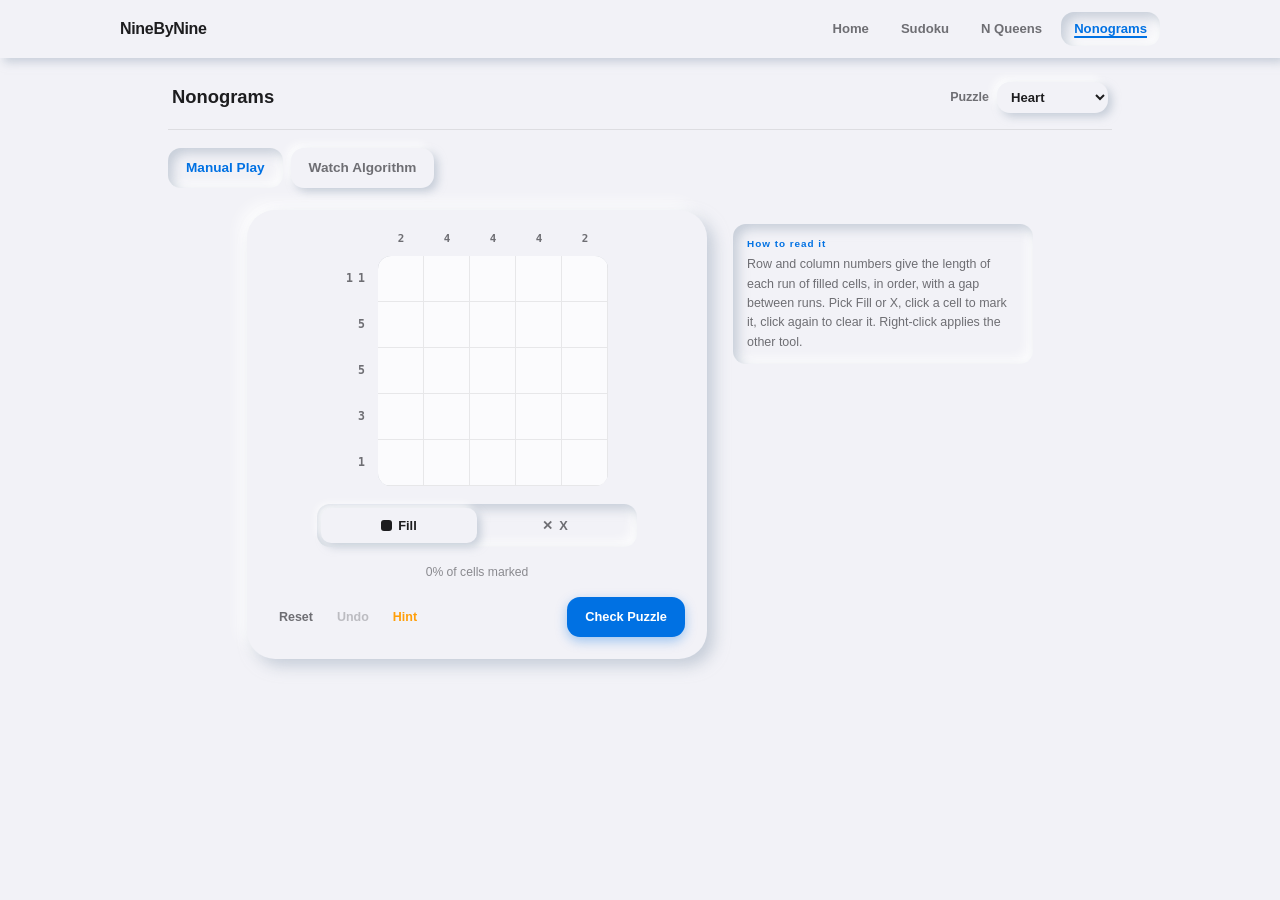
==== commit 47500cb5: "Redesign Nonograms UI: establish hierarchy instead of same-weight cards Every piece of chrome (top b" ====
--- a/docs/nonograms/index.html
+++ b/docs/nonograms/index.html
@@ -30,46 +30,44 @@
         <div id="panel-manual" role="tabpanel" aria-labelledby="tab-manual">
             <div class="game-row">
                 <div class="board-col">
-                    <div class="nono-board-wrap">
-                        <div id="nono-board" class="nono-grid" aria-label="Nonogram puzzle grid">
-                            <div id="nono-row-clues" class="nono-row-clues"></div>
-                            <div id="nono-col-clues" class="nono-col-clues"></div>
-                            <div id="nono-cells" class="nono-cells" role="group" aria-label="Puzzle cells"></div>
+                    <div class="nono-panel">
+                        <div class="nono-board-wrap">
+                            <div id="nono-board" class="nono-grid" aria-label="Nonogram puzzle grid">
+                                <div id="nono-row-clues" class="nono-row-clues"></div>
+                                <div id="nono-col-clues" class="nono-col-clues"></div>
+                                <div id="nono-cells" class="nono-cells" role="group" aria-label="Puzzle cells"></div>
+                            </div>
                         </div>
+
+                        <div class="nono-toolbar" role="group" aria-label="Marking tool">
+                            <button type="button" id="nono-tool-fill" class="tool-btn" aria-pressed="true">
+                                <span class="tool-swatch" aria-hidden="true"></span> Fill
+                            </button>
+                            <button type="button" id="nono-tool-x" class="tool-btn x-tool" aria-pressed="false">
+                                <span class="tool-swatch" aria-hidden="true">✕</span> X
+                            </button>
+                        </div>
+
+                        <div class="nono-status-row">
+                            <span id="nono-progress">0% of cells marked</span>
+                        </div>
+
+                        <div class="nono-actions">
+                            <button type="button" class="ghost-btn" id="nono-reset">Reset</button>
+                            <button type="button" class="ghost-btn" id="nono-undo">Undo</button>
+                            <button type="button" class="ghost-btn hint" id="nono-hint">Hint</button>
+                            <button type="button" class="primary-btn" id="nono-check">Check Puzzle</button>
+                        </div>
+
+                        <div id="nono-complete-msg" class="nono-msg-box complete hidden" role="status">Solved — every filled cell matches the picture.</div>
+                        <div id="nono-check-msg" class="nono-msg-box check hidden" role="status"></div>
+                        <div id="nono-hint-msg" class="nono-msg-box hint hidden" role="status"></div>
                     </div>
-
-                    <div class="nono-toolbar" role="group" aria-label="Marking tool">
-                        <button type="button" id="nono-tool-fill" class="tool-btn" aria-pressed="true">
-                            <span class="tool-swatch" aria-hidden="true"></span> Fill
-                        </button>
-                        <button type="button" id="nono-tool-x" class="tool-btn x-tool" aria-pressed="false">
-                            <span class="tool-swatch" aria-hidden="true">✕</span> X
-                        </button>
-                    </div>
-
-                    <div class="nono-status-row">
-                        <span id="nono-progress">0% of cells marked</span>
-                    </div>
-
-                    <div class="nono-actions">
-                        <button type="button" class="act-btn" id="nono-reset">Reset</button>
-                        <button type="button" class="act-btn" id="nono-undo">Undo</button>
-                        <button type="button" class="act-btn hint-btn" id="nono-hint">Hint</button>
-                        <button type="button" class="act-btn ai-btn" id="nono-check">Check Puzzle</button>
-                    </div>
-
-                    <div id="nono-complete-msg" class="nono-msg-box complete hidden" role="status">Solved — every filled cell matches the picture.</div>
-                    <div id="nono-check-msg" class="nono-msg-box check hidden" role="status"></div>
-                    <div id="nono-hint-msg" class="nono-msg-box hint hidden" role="status"></div>
                 </div>
                 <div class="side-panel">
                     <div class="box rules-box">
-                        <div class="box-label">Rules</div>
-                        The number(s) beside each row and above each column tell you the length of each run of filled cells in that line, in order, with at least one empty cell between runs.
-                    </div>
-                    <div class="box stats-box">
-                        <div class="box-label">Tools</div>
-                        Pick Fill or X, then click a cell to mark it. Click a cell that already has that mark to clear it back to unknown. Right-click applies the other tool as a shortcut.
+                        <div class="box-label">How to read it</div>
+                        Row and column numbers give the length of each run of filled cells, in order, with a gap between runs. Pick Fill or X, click a cell to mark it, click again to clear it. Right-click applies the other tool.
                     </div>
                 </div>
             </div>
@@ -78,21 +76,23 @@
         <div id="panel-watch" role="tabpanel" aria-labelledby="tab-watch" class="hidden">
             <div class="game-row">
                 <div class="board-col">
-                    <div class="nono-board-wrap">
-                        <div id="nono-algo-board" class="nono-grid" aria-label="Algorithm grid">
-                            <div id="nono-algo-row-clues" class="nono-row-clues"></div>
-                            <div id="nono-algo-col-clues" class="nono-col-clues"></div>
-                            <div id="nono-algo-cells" class="nono-cells" role="group" aria-label="Algorithm cells"></div>
+                    <div class="nono-panel">
+                        <div class="nono-board-wrap">
+                            <div id="nono-algo-board" class="nono-grid" aria-label="Algorithm grid">
+                                <div id="nono-algo-row-clues" class="nono-row-clues"></div>
+                                <div id="nono-algo-col-clues" class="nono-col-clues"></div>
+                                <div id="nono-algo-cells" class="nono-cells" role="group" aria-label="Algorithm cells"></div>
+                            </div>
                         </div>
+                        <p id="nono-status-msg" class="nono-status-msg" aria-live="polite"></p>
+                        <div class="nono-counters">
+                            <span>Deductions: <strong id="nonow-deductions">0</strong></span>
+                            <span>Guesses: <strong id="nonow-guesses">0</strong></span>
+                            <span>Backtracks: <strong id="nonow-backtracks">0</strong></span>
+                        </div>
+                        <div id="nono-playback"></div>
+                        <div id="nono-watch-done" class="nono-msg-box complete hidden" role="status">Solved — every row and column matches its clue.</div>
                     </div>
-                    <p id="nono-status-msg" class="nono-status-msg" aria-live="polite"></p>
-                    <div class="nono-counters">
-                        <span>Deductions: <strong id="nonow-deductions">0</strong></span>
-                        <span>Guesses: <strong id="nonow-guesses">0</strong></span>
-                        <span>Backtracks: <strong id="nonow-backtracks">0</strong></span>
-                    </div>
-                    <div id="nono-playback"></div>
-                    <div id="nono-watch-done" class="nono-msg-box complete hidden" role="status">Solved — every row and column matches its clue.</div>
                 </div>
                 <div class="side-panel">
                     <h3>How the Solver Works</h3>
--- a/docs/nonograms/nonograms.css
+++ b/docs/nonograms/nonograms.css
@@ -1,4 +1,35 @@
 /* Nonograms — page-specific styles, built on the shared tokens + page shell in ../style.css */
+
+/* The shared page shell (.game-top, .tabs) reads as "just another card" when the
+   whole board/toolbar/actions area is also separate cards of equal weight.
+   Flatten the two header rows so the one card that matters — the game panel
+   below — is the thing that actually looks raised. Scoped to this page only. */
+#nono-page .game-top {
+    background: transparent;
+    box-shadow: none;
+    border-bottom: 1px solid rgba(110, 110, 115, 0.16);
+    border-radius: 0;
+    padding: 4px 4px 16px;
+}
+#nono-page .tabs {
+    margin-bottom: 22px;
+}
+
+/* The single card that holds the whole interactive game — board, tool,
+   status, actions — so it reads as one unit instead of a stack of separate
+   same-weight pieces. This is the panel that's actually meant to draw the eye. */
+.nono-panel {
+    display: flex;
+    flex-direction: column;
+    align-items: center;
+    gap: 16px;
+    width: 100%;
+    max-width: 460px;
+    padding: 24px 22px 22px;
+    border-radius: var(--radius-lg);
+    background: var(--canvas);
+    box-shadow: var(--raised);
+}
 
 /* board + clue grid, shared shape between manual + watch boards */
 .nono-board-wrap {
@@ -11,7 +42,7 @@
 .nono-grid {
     --n: 5;
     /* shrink toward the viewport on narrow screens instead of overflowing it */
-    --cell: clamp(20px, calc((92vw - 60px) / var(--n)), calc(42px - var(--big, 0) * 10px));
+    --cell: clamp(22px, calc((92vw - 60px) / var(--n)), calc(46px - var(--big, 0) * 10px));
     display: grid;
     grid-template-columns: auto 1fr;
     grid-template-areas:
@@ -38,7 +69,7 @@
     grid-template-columns: repeat(var(--n), var(--cell));
     grid-template-rows: repeat(var(--n), var(--cell));
     border-radius: var(--radius-sm);
-    box-shadow: var(--inset-deep);
+    box-shadow: var(--inset-deep), inset 0 0 0 1px rgba(0, 0, 0, 0.07);
     overflow: hidden;
     background: var(--canvas-deep);
 }
@@ -143,9 +174,16 @@
     color: var(--danger);
 }
 
-/* watch-mode cell states */
+/* watch-mode cell states.
+   line-active uses a shadow ring, not a background — a background here would
+   sit at equal specificity with .fill/.x's background and could paint over
+   an already-filled cell, hiding it while its line is being scanned. */
 .nono-cell.line-active {
-    background: var(--accent-soft);
+    box-shadow: inset 0 0 0 999px var(--accent-soft);
+}
+.nono-cell.line-active.fill,
+.nono-cell.line-active.x {
+    box-shadow: inset 0 0 0 2px var(--accent);
 }
 .nono-cell.guess-cell {
     outline: 2px solid var(--warn);
@@ -169,37 +207,41 @@
     }
 }
 
-/* toolbar */
+/* toolbar — one connected segmented control, not two separate button-cards */
 .nono-toolbar {
     display: flex;
-    gap: 8px;
-    width: 100%;
-    max-width: 420px;
+    width: 100%;
+    max-width: 320px;
+    padding: 4px;
+    border-radius: var(--radius-sm);
+    background: var(--canvas);
+    box-shadow: var(--inset);
 }
 .tool-btn {
     flex: 1;
     border: none;
+    background: transparent;
+    color: var(--ink-muted);
+    font: inherit;
+    font-weight: 700;
+    font-size: 0.8rem;
+    padding: 8px 8px;
+    border-radius: calc(var(--radius-sm) - 3px);
+    cursor: pointer;
+    display: flex;
+    align-items: center;
+    justify-content: center;
+    gap: 6px;
+    transition: background 0.12s ease, box-shadow 0.12s ease, color 0.12s ease;
+}
+.tool-btn[aria-pressed="true"] {
+    color: var(--ink);
     background: var(--canvas);
-    color: var(--ink-muted);
-    font: inherit;
-    font-weight: 700;
-    font-size: 0.8rem;
-    padding: 10px 8px;
-    border-radius: var(--radius-sm);
-    cursor: pointer;
     box-shadow: var(--raised-sm);
-    display: flex;
-    align-items: center;
-    justify-content: center;
-    gap: 6px;
-}
-.tool-btn[aria-pressed="true"] {
-    color: var(--accent);
-    box-shadow: var(--inset);
 }
 .tool-swatch {
-    width: 12px;
-    height: 12px;
+    width: 11px;
+    height: 11px;
     border-radius: 3px;
     background: var(--ink);
     display: inline-block;
@@ -211,12 +253,62 @@
     height: auto;
     font-weight: 800;
 }
-
+.tool-btn[aria-pressed="true"].x-tool .tool-swatch {
+    color: var(--ink);
+}
+
+/* actions — one clear primary (Check Puzzle), Hint as the helpful secondary,
+   Reset/Undo demoted to plain text so they don't compete for attention */
 .nono-actions {
     display: flex;
-    gap: 10px;
+    align-items: center;
+    gap: 4px;
     width: 100%;
     max-width: 420px;
+}
+.ghost-btn {
+    border: none;
+    background: transparent;
+    color: var(--ink-muted);
+    font: inherit;
+    font-weight: 600;
+    font-size: 0.78rem;
+    padding: 9px 10px;
+    border-radius: var(--radius-sm);
+    cursor: pointer;
+}
+.ghost-btn:hover:not(:disabled) {
+    background: var(--canvas-deep);
+    color: var(--ink);
+}
+.ghost-btn:disabled {
+    opacity: 0.4;
+    cursor: default;
+}
+.ghost-btn.hint {
+    color: var(--warn);
+}
+.primary-btn {
+    margin-left: auto;
+    border: none;
+    background: var(--accent);
+    color: #fff;
+    font: inherit;
+    font-weight: 700;
+    font-size: 0.8rem;
+    padding: 10px 18px;
+    border-radius: var(--radius-sm);
+    cursor: pointer;
+    box-shadow: 0 4px 12px rgba(0, 113, 227, 0.35);
+    transition: transform 0.12s ease, box-shadow 0.12s ease;
+}
+.primary-btn:hover {
+    transform: translateY(-1px);
+    box-shadow: 0 6px 16px rgba(0, 113, 227, 0.4);
+}
+.primary-btn:active {
+    transform: translateY(0);
+    box-shadow: 0 2px 8px rgba(0, 113, 227, 0.35);
 }
 
 .nono-status-row {
@@ -224,16 +316,15 @@
     gap: 16px;
     flex-wrap: wrap;
     justify-content: center;
-    font-size: 0.8rem;
-    color: var(--ink-muted);
+    font-size: 0.76rem;
+    color: var(--ink-faint);
 }
 
 .nono-msg-box {
     text-align: center;
     padding: 10px 12px;
     border-radius: var(--radius-sm);
-    background: var(--canvas);
-    box-shadow: var(--inset);
+    background: var(--canvas-deep);
     font-size: 0.8rem;
     width: 100%;
     max-width: 420px;
